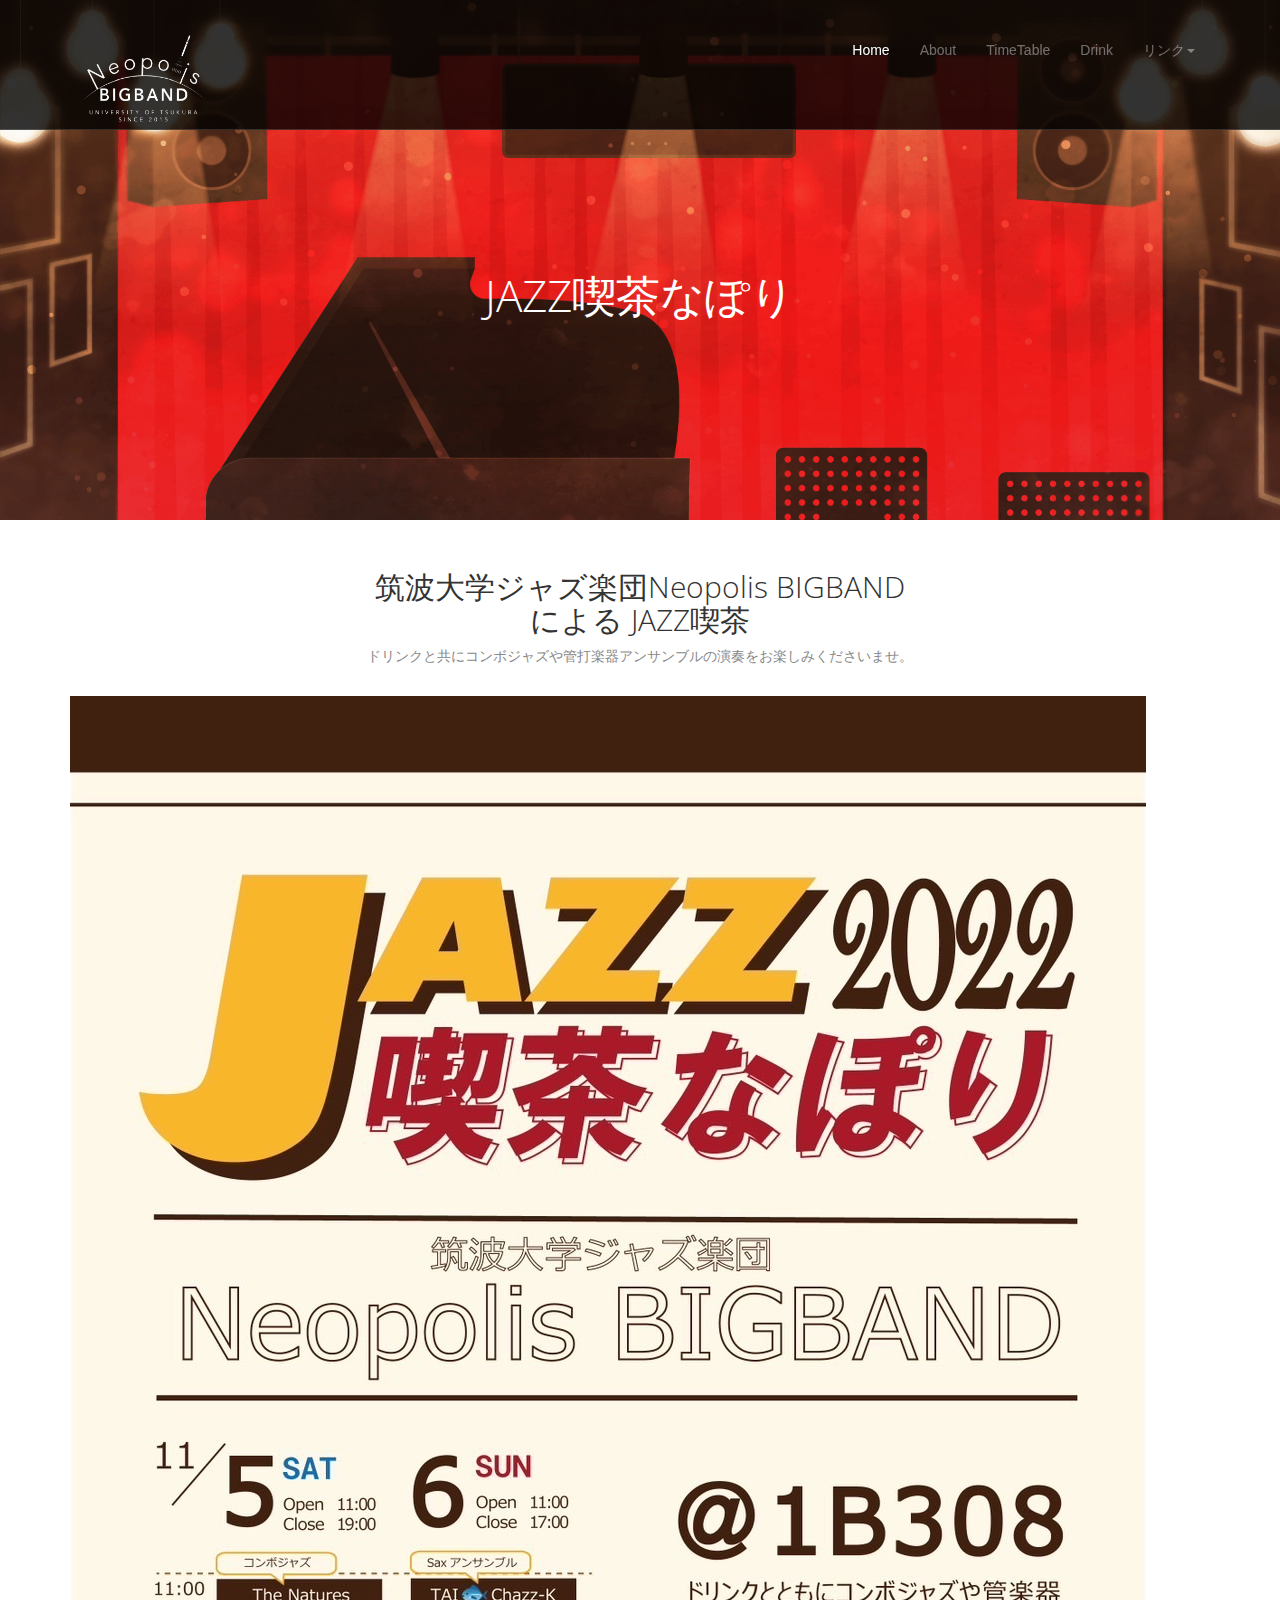
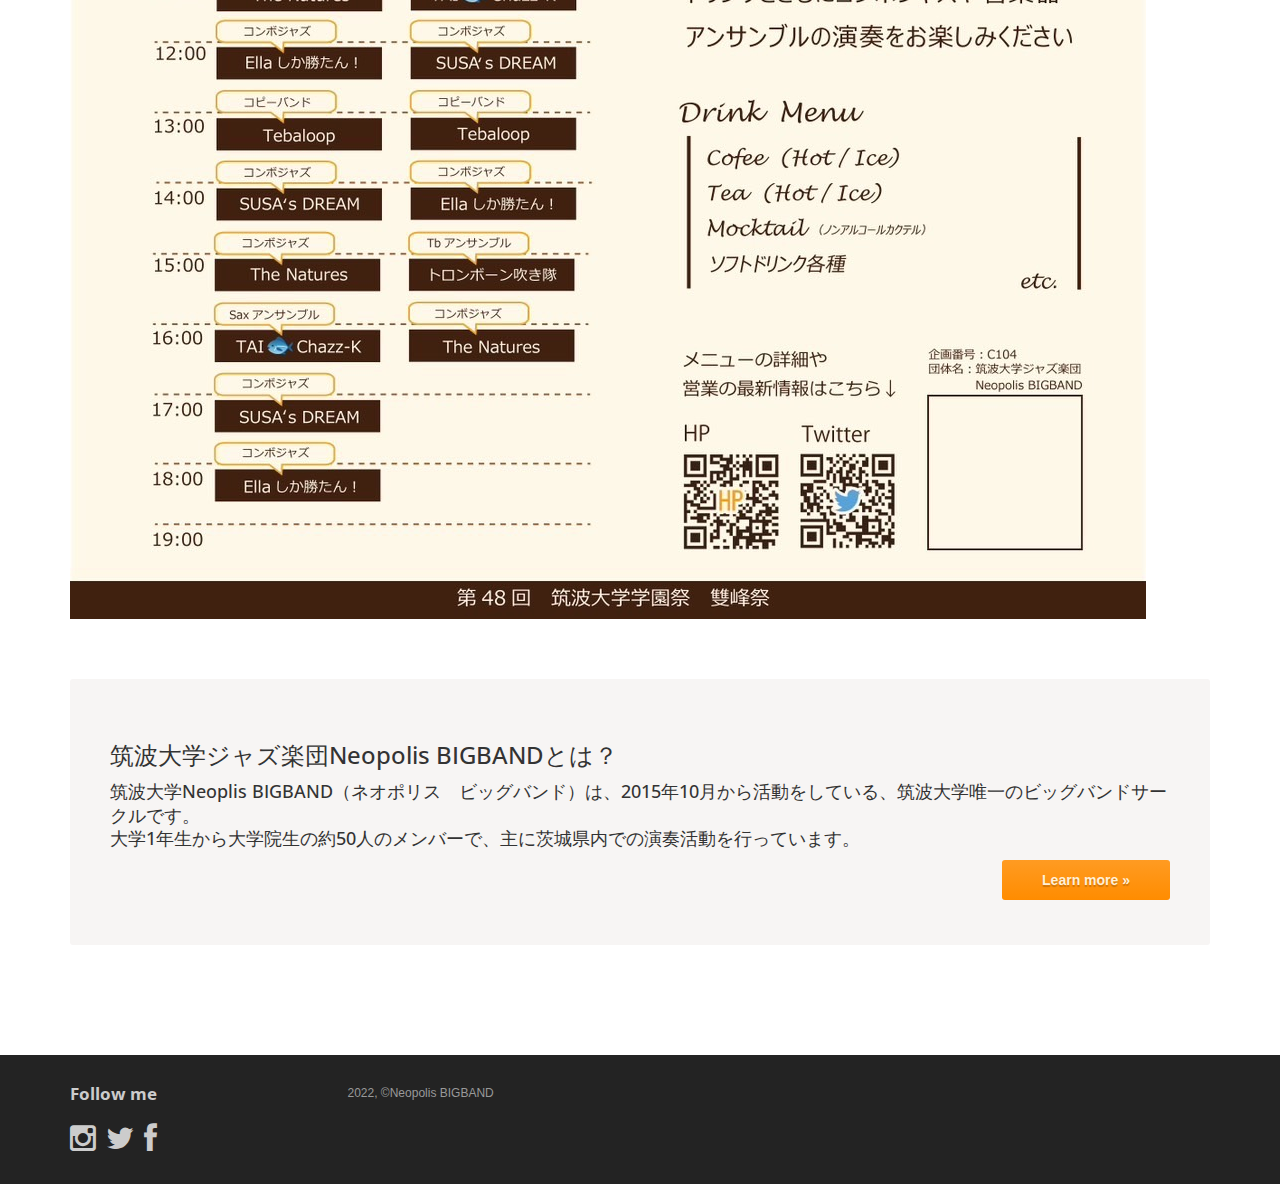
==== index.html @ 0c114110 "Add files via upload" ====
<!DOCTYPE html>
<!-- gitのやり方はhttps://miya-system-works.com/blog/detail/vscode-github/　を参考にしたよ -->
<!-- ファイル名変えたから正しく動くかチェック -->
<html lang="ja">

<head>
	<meta charset="utf-8">
	<meta name="viewport" content="width=device-width, initial-scale=1.0">
	<meta name="description" content="">
	<meta name="author" content="Sergey Pozhilov (GetTemplate.com)">

	<title>NeopolisBIGBAND雙峰祭特設サイト</title>


	<link rel="stylesheet" media="screen" href="http://fonts.googleapis.com/css?family=Open+Sans:300,400,700">
	<link rel="stylesheet" href="assets/css/bootstrap.min.css">
	<link rel="stylesheet" href="assets/css/font-awesome.min.css">

	<!-- Custom styles for our template -->
	<link rel="stylesheet" href="assets/css/bootstrap-theme.css" media="screen">
	<link rel="stylesheet" href="assets/css/main.css">

	<!-- HTML5 shim and Respond.js IE8 support of HTML5 elements and media queries -->
	<!--[if lt IE 9]>
	<script src="assets/js/html5shiv.js"></script>
	<script src="assets/js/respond.min.js"></script>
	<![endif]-->
</head>

<body class="home">
	<!-- Fixed navbar -->
	<div class="navbar navbar-inverse navbar-fixed-top headroom">
		<div class="container">
			<div class="navbar-header">
				<!-- Button for smallest screens -->
				<button type="button" class="navbar-toggle" data-toggle="collapse" data-target=".navbar-collapse"><span
						class="icon-bar"></span> <span class="icon-bar"></span> <span class="icon-bar"></span> </button>
				<a class="navbar-brand" href="index.html"><img src="assets/img/Neopolis_logo.png"
						alt="Progressus HTML5 template" width="150" height="100"></a>
			</div>
			<div class="navbar-collapse collapse">
				<ul class="nav navbar-nav pull-right">
					<li class="active"><a href="#">Home</a></li>
					<li><a href="about.html">About</a></li>
					<li><a href="timetable.html">TimeTable</a></li>
					<li><a href="drink.html">Drink</a></lis>
					<li class="dropdown">
						<a href="#" class="dropdown-toggle" data-toggle="dropdown">リンク<b class="caret"></b></a>
						<ul class="dropdown-menu">
							<li><a href="https://www.stb.tsukuba.ac.jp/~neopolis/">NeopolisBIGBAND常設サイト</a></li>
							<li><a href="https://instagram.com/neopolisbigband?igshid=YmMyMTA2M2Y=">Instagram</a></li>
							<li><a href="https://twitter.com/neopolisbigband">Twitter</a></li>
							<li><a href="https://www.facebook.com/tsukuba.neopolis">Facebook</a></li>
						</ul>
					</li>
				</ul>
			</div>
			<!--/.nav-collapse -->
		</div>
	</div>
	<!-- /.navbar -->

	<!-- Header -->
	<header id="head">
		<div class="container">
			<div class="row">
				<h1 class="lead">JAZZ喫茶なぽり</h1>
			</div>
		</div>
	</header>
	<!-- /Header -->

	<!-- Intro -->

	<div class="container text-center">
		<br>
		<h2 class="thin">筑波大学ジャズ楽団Neopolis BIGBAND<br>
			による JAZZ喫茶</h2>
		<p class="text-muted">
			ドリンクと共にコンボジャズや管打楽器アンサンブルの演奏をお楽しみくださいませ。
		</p>
		<br>
	</div>
	<!-- /Intro-->

	<!-- container -->
	<div class="container">

		<img src="assets/img/flyer.jpg">

		<div class="jumbotron top-space">
			<h3>筑波大学ジャズ楽団Neopolis BIGBANDとは？</h3>
			<h4>筑波大学Neoplis
				BIGBAND（ネオポリス　ビッグバンド）は、2015年10月から活動をしている、筑波大学唯一のビッグバンドサークルです。<br>
				大学1年生から大学院生の約50人のメンバーで、主に茨城県内での演奏活動を行っています。</h4>
			<p class="text-right"><a class="btn btn-primary btn-large"
					href="https://www.stb.tsukuba.ac.jp/~neopolis/profile/">Learn more »</a></p>
		</div>

	</div> <!-- /container -->

	<!-- Social links. @TODO: replace by link/instructions in template -->
	<section id="social">
		<div class="container">
			<div class="wrapper clearfix">
				<!-- AddThis Button BEGIN -->
				<div class="addthis_toolbox addthis_default_style">
					<a class="addthis_button_facebook_like" fb:like:layout="button_count"></a>
					<a class="addthis_button_tweet"></a>
					<a class="addthis_button_linkedin_counter"></a>
					<a class="addthis_button_google_plusone" g:plusone:size="medium"></a>
				</div>
				<!-- AddThis Button END -->
			</div>
		</div>
	</section>
	<!-- /social links -->


	<footer id="footer" class="top-space">

		<div class="footer1">
			<div class="container">
				<div class="row">

					<div class="col-md-3 widget">
						<h3 class="widget-title">Follow me</h3>
						<div class="widget-body">
							<p class="follow-me-icons">
								<a href="https://instagram.com/neopolisbigband?igshid=YmMyMTA2M2Y="><i
										class="fa fa-instagram fa-2"></i></a>
								<a href="https://twitter.com/neopolisbigband"><i class="fa fa-twitter fa-2"></i></a>
								<a href="https://www.facebook.com/tsukuba.neopolis"><i
										class="fa fa-facebook fa-2"></i></a>
							</p>
						</div>

					</div>
					<div>
						2022, &copy;Neopolis BIGBAND
					</div>
				</div>

			</div> <!-- /row of widgets -->
		</div>
		</div>

	</footer>





	<!-- JavaScript libs are placed at the end of the document so the pages load faster -->
	<script src="http://ajax.googleapis.com/ajax/libs/jquery/1.10.2/jquery.min.js"></script>
	<script src="http://netdna.bootstrapcdn.com/bootstrap/3.0.0/js/bootstrap.min.js"></script>
	<script src="assets/js/headroom.min.js"></script>
	<script src="assets/js/jQuery.headroom.min.js"></script>
	<script src="assets/js/template.js"></script>
</body>

</html>
---- assets/css/main.css ----
/* Header */
#head { background:#181015 url( ../img/jazzbar.png) no-repeat; background-size: cover; min-height:520px; text-align: center; padding-top:240px; color:white; font-family:"Open sans", Helvetica, Arial; font-weight:300; }
#head.secondary { height:100px; min-height: 100px; padding-top:0px; }
	#head .lead { font-family:"Open sans", Helvetica, Arial; font-size:44px; margin-bottom:6px; color:white; line-height:1.15em; } 
	#head .tagline { color:rgba(255,255,255,0.75); margin-bottom:25px; }
		#head .tagline a { color:#fff; } 
	#head .btn { margin-bottom:10px;}
	#head .btn-default { text-shadow: none; background:transparent; color:rgba(255,255,255,.5); -webkit-box-shadow:inset 0px 0px 0px 3px rgba(255,255,255,.5); -moz-box-shadow:inset 0px 0px 0px 3px rgba(255,255,255,.5); box-shadow:inset 0px 0px 0px 3px rgba(255,255,255,.5); background: transparent; }
		#head .btn-default:hover,
		#head .btn-default:focus { color:rgba(255,255,255,.8); -webkit-box-shadow:inset 0px 0px 0px 3px rgba(255,255,255,.8); -moz-box-shadow:inset 0px 0px 0px 3px rgba(255,255,255,.8); box-shadow:inset 0px 0px 0px 3px rgba(255,255,255,.8); background: transparent; }
		#head .btn-default:active, 
		#head .btn-default.active { color:#fff; -webkit-box-shadow:inset 0px 0px 0px 3px #fff; -moz-box-shadow:inset 0px 0px 0px 3px #fff; box-shadow:inset 0px 0px 0px 3px #fff; background: transparent; }

@media (max-width: 767px) {
	#head { min-height:420px; padding-top:160px; }
	#head .lead { font-size: 34px; }
}


/* Autohide navbar */
.slideUp { top:-100px; }
.headroom { -webkit-transition: all 0.4s ease-out; -moz-transition: all 0.4s ease-out; -o-transition: all 0.4s ease-out; transition: all 0.4s ease-out; }


/* Highlights (in jumbotron in most cases) */
.highlight { margin-top:40px; }
	.h-caption { text-align: center; } 
	.h-caption i { display:block; font-size: 54px; color:#382526; margin-bottom:36px; }
	.h-caption h4 { color:#382526; font-size: 16px; font-weight: bold; margin-bottom:20px; }
	.h-body { }


/* Typography */
h1, h2, h3, h4, h5, h6 { font-family:"Open sans", Helvetica, Arial; }
h1, .h1, h2, .h2, h3, .h3 { margin-top:30px; } 
blockquote { font-style: italic; font-family: Georgia; color:#999; margin:30px 0 30px; }
label { color: #777; }
.thin { font-weight:300; }
.page-title { margin-top:20px; font-weight:300; }
.text-muted { color:#888; }
.breadcrumb { background:none; padding:0; margin:30px 0 0px 0; }
ul.list-spaces li{ margin-bottom:10px; }

/* Helpers */
.container-full { margin: 0 auto; width: 100%; }
.top-space { margin-top: 60px; }
.top-margin { margin-top:20px; }

img { max-width:100%; }
img.pull-right { margin-left: 10px; }
img.pull-left { margin-right: 10px; }
#map { width:100%; height:280px; }
#social { margin-top:50px; margin-bottom:50px; }
	#social .wrapper { width:340px; margin:0 auto; }

/* Main content block */
.maincontent { }

/* Sidebars */
.sidebar { padding-top:36px; padding-bottom:30px; }
	.sidebar .widget { margin-bottom:20px; }
	.sidebar h1, .sidebar .h1, .sidebar h2, .sidebar .h2, .sidebar h3, .sidebar .h3 { margin-top:20px; } 

/* Footer */
.footer1 { background: #232323; padding: 30px 0 0 0; font-size: 12px; color: #999; }
	.footer1 a { color: #ccc; }
		.footer1 a:hover {color: #fff; }
	.footer1 .widget { margin-bottom:30px; }		
	.footer1 .widget-title { font-size: 17px; font-weight: bold; color: #ccc; margin: 0 0 20px; }
	.footer1 .entry-meta { border-top: 1px solid #ccc; border-bottom: 1px solid #ccc; margin: 0 0 35px 0; padding: 2px 0; color: #888888; font-size: 12px; font-size: 0.75rem; }
		.footer1 .entry-meta a { color: #333333; }
		.footer1 .entry-meta .meta-in { border-top: 1px solid #ccc; border-bottom: 1px solid #ccc; padding: 10px 0; }
	.follow-me-icons { font-size:30px; }		
		.follow-me-icons i { float:left; margin:0 10px 0 0; }		

.footer2 { background: #191919; padding: 15px 0; color: #777; font-size: 12px; }
	.footer2 a { color: #aaa; }
		.footer2 a:hover { color: #fff; }
		.footer2 p { margin: 0; }

	.widget-simplenav { margin-left:-5px; }		
	.widget-simplenav a{ margin:0 5px; }
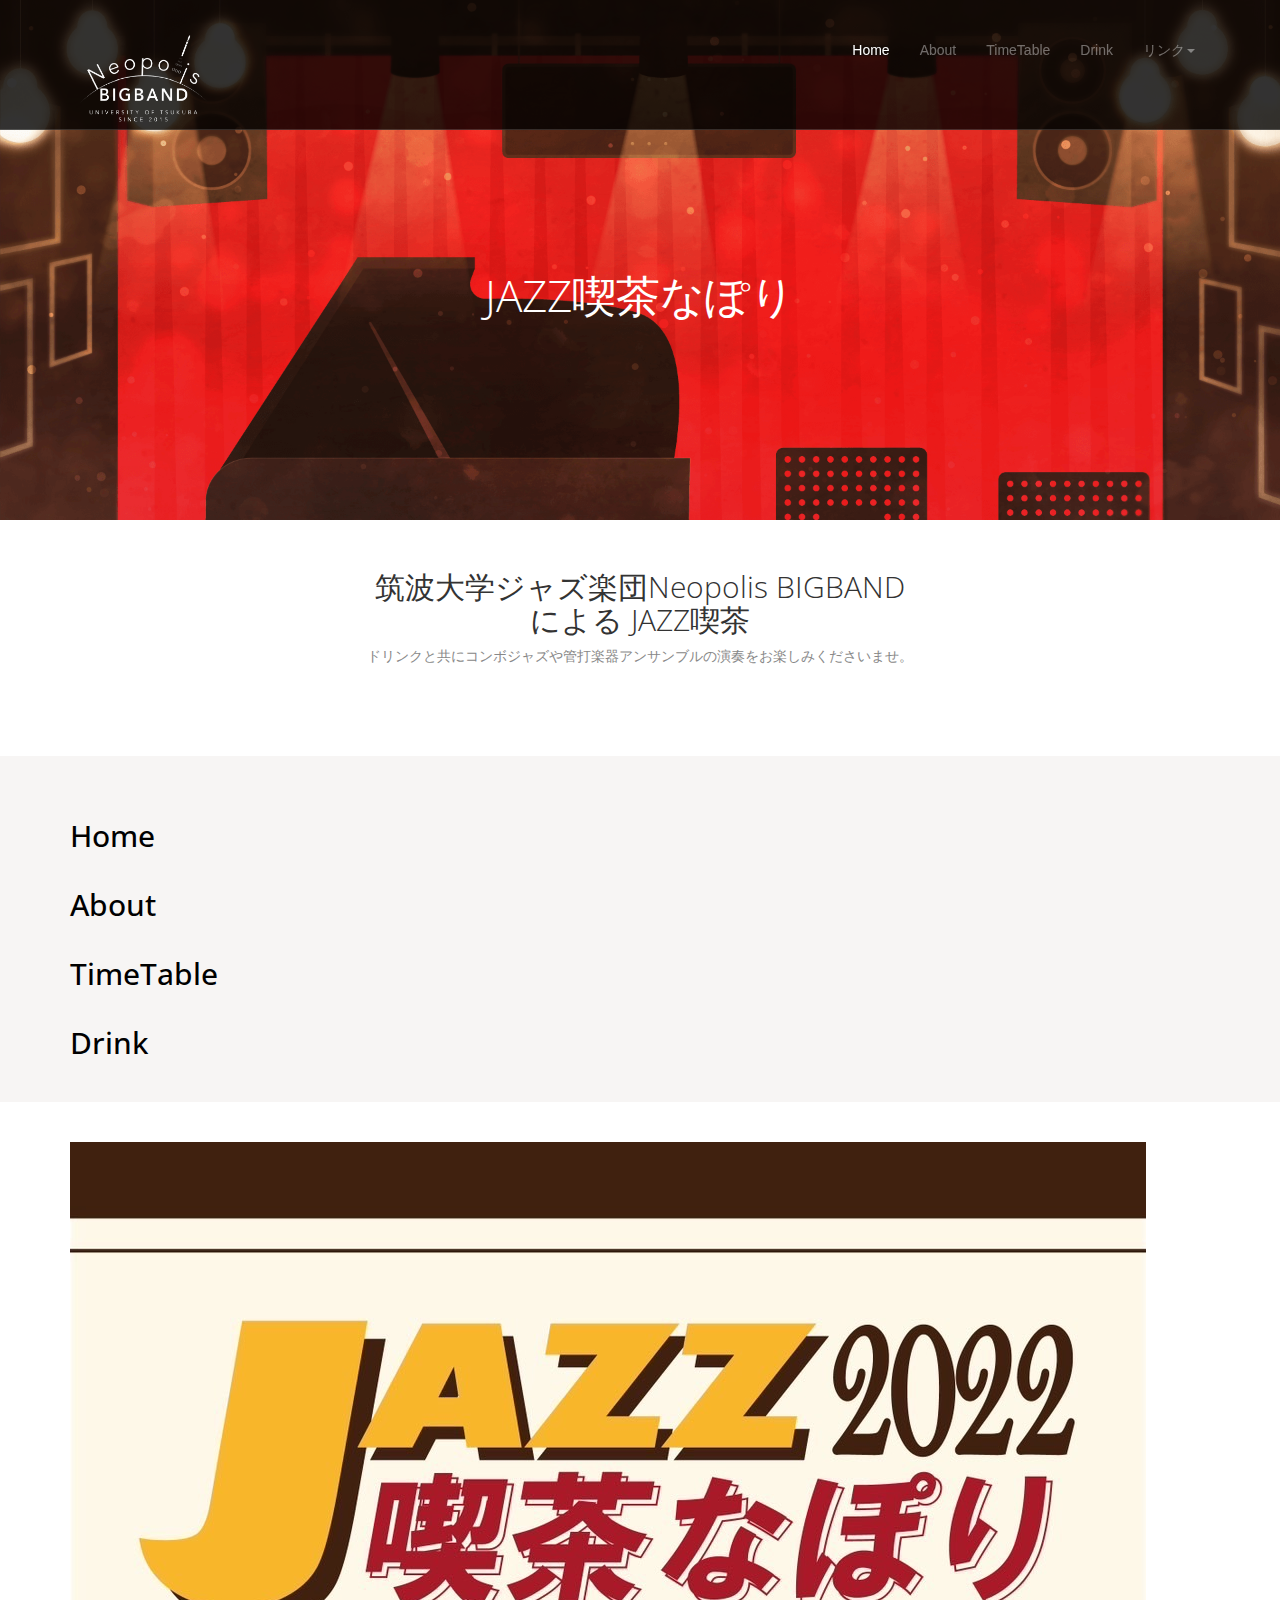
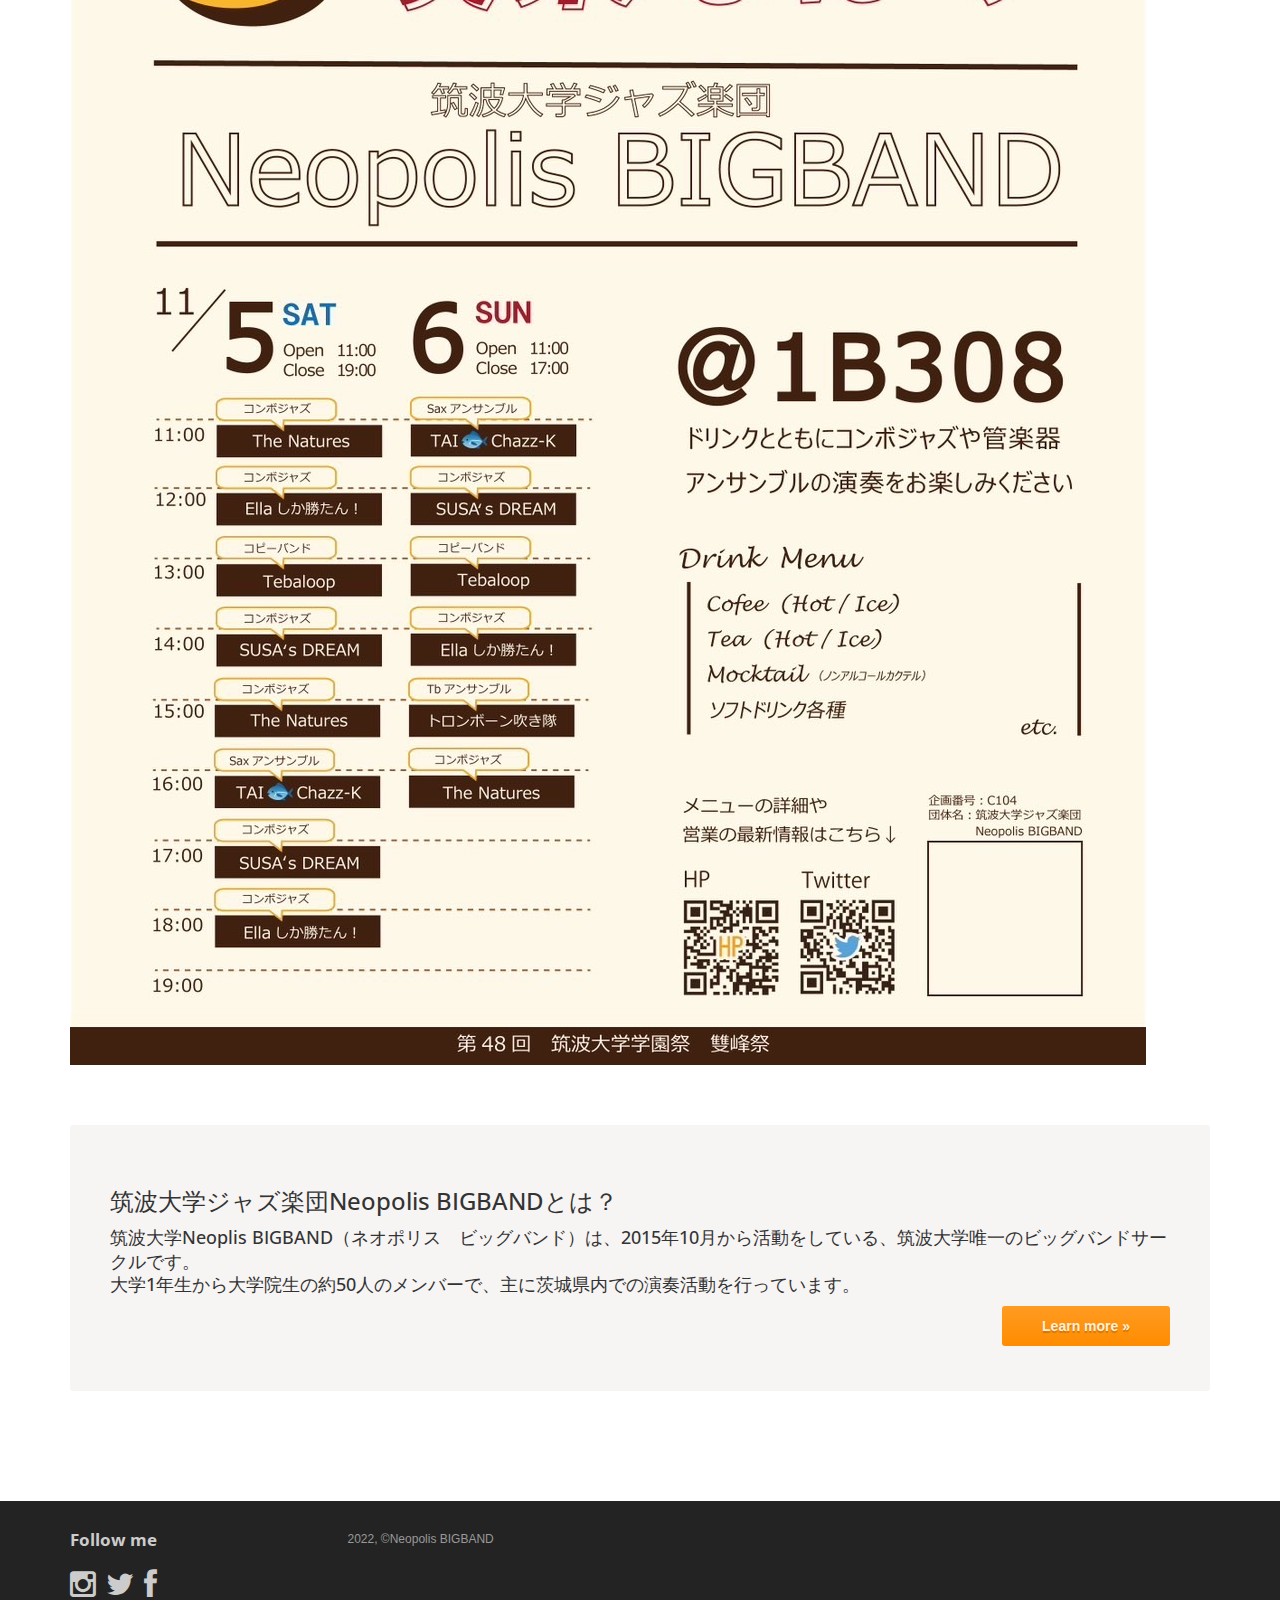
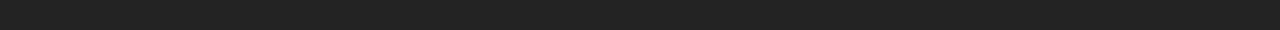
==== commit e5982d09: "Add files via upload" ====
--- a/index.html
+++ b/index.html
@@ -43,7 +43,7 @@
 					<li class="active"><a href="#">Home</a></li>
 					<li><a href="about.html">About</a></li>
 					<li><a href="timetable.html">TimeTable</a></li>
-					<li><a href="drink.html">Drink</a></lis>
+					<li><a href="drink.html">Drink</a></li>
 					<li class="dropdown">
 						<a href="#" class="dropdown-toggle" data-toggle="dropdown">リンク<b class="caret"></b></a>
 						<ul class="dropdown-menu">
@@ -83,8 +83,18 @@
 	</div>
 	<!-- /Intro-->
 
+	<div class="jumbotron top-space">
+		<div class="container">
+			<h2><a href="index.html" style="color:black">Home</a></h2>
+			<h2><a href="about.html" style="color:black">About</a></h2>
+			<h2><a href="timetable.html" style="color:black">TimeTable</a></h2>
+			<h2><a href="drink.html" style="color:black">Drink</a></h2>
+		</div>
+	</div>
+
 	<!-- container -->
 	<div class="container">
+		<br><br>
 
 		<img src="assets/img/flyer.jpg">
 
@@ -96,8 +106,9 @@
 			<p class="text-right"><a class="btn btn-primary btn-large"
 					href="https://www.stb.tsukuba.ac.jp/~neopolis/profile/">Learn more »</a></p>
 		</div>
+	</div> <!-- /container -->
 
-	</div> <!-- /container -->
+
 
 	<!-- Social links. @TODO: replace by link/instructions in template -->
 	<section id="social">
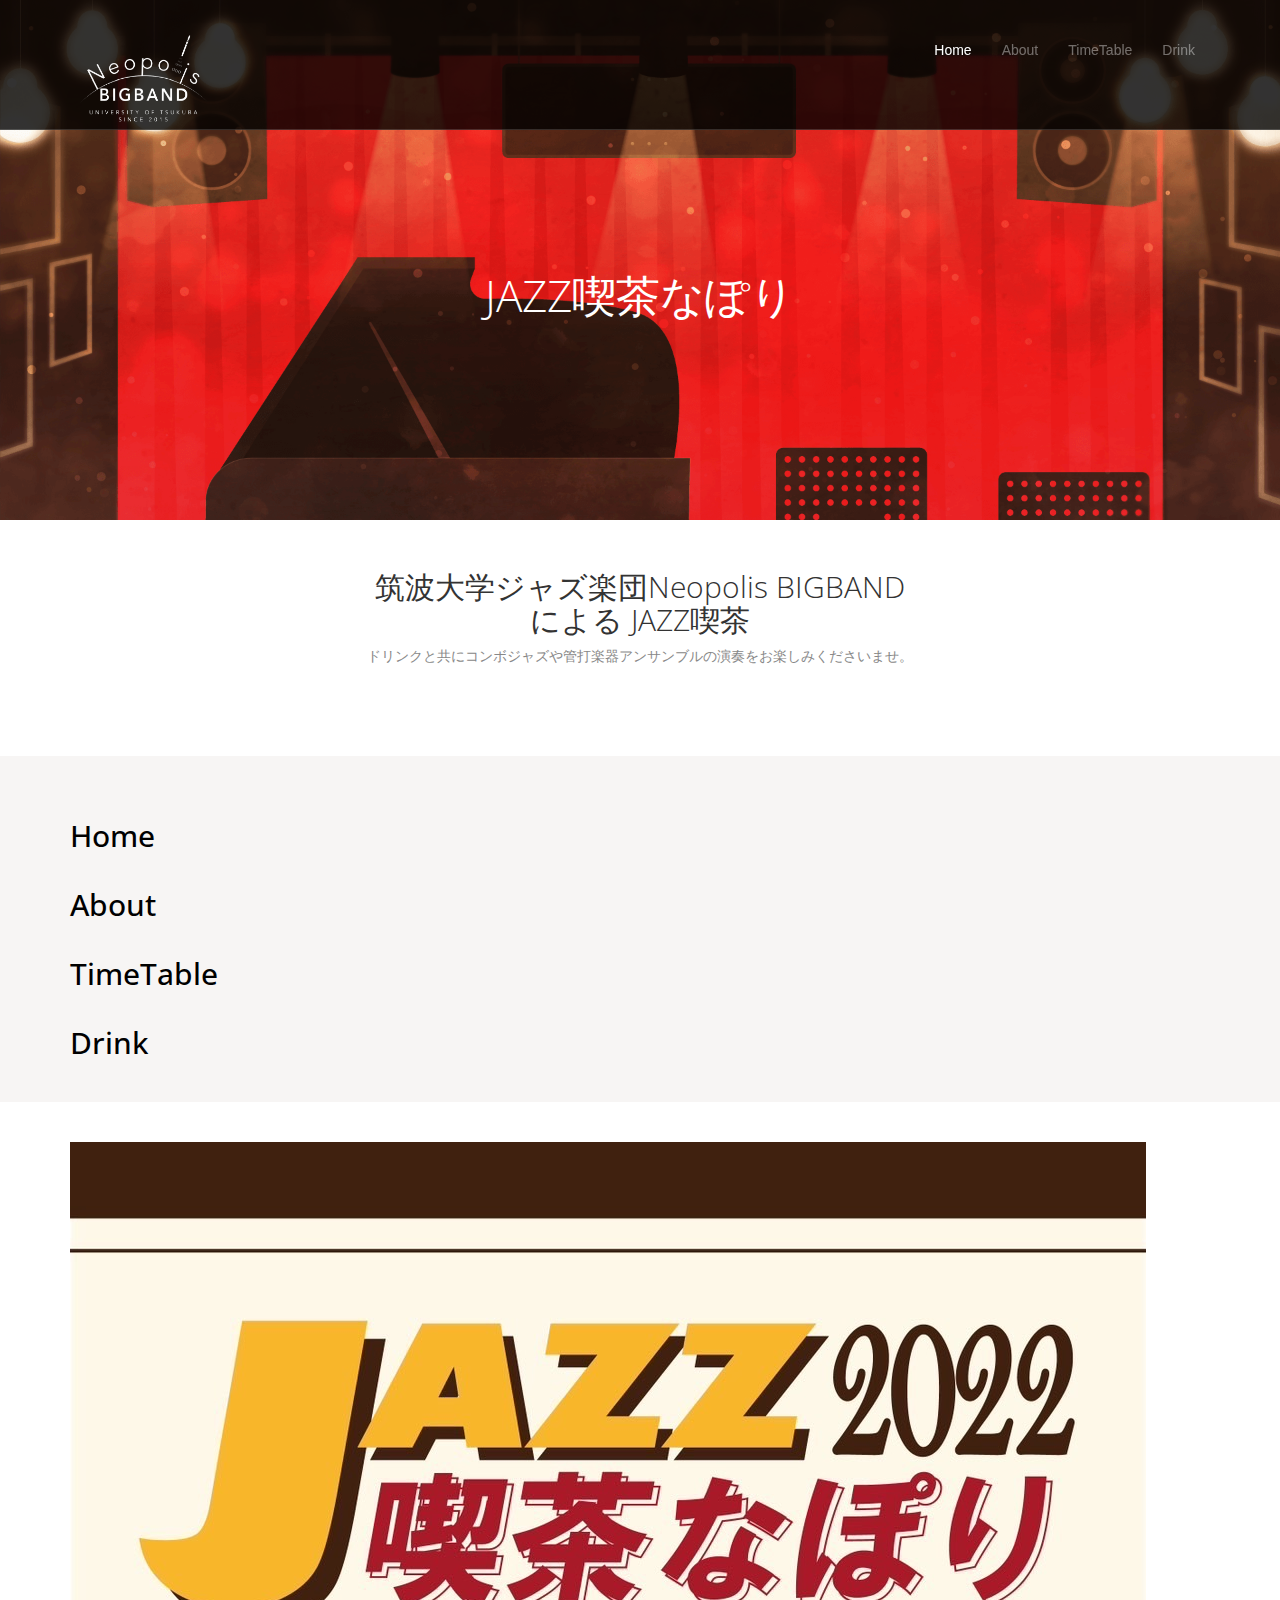
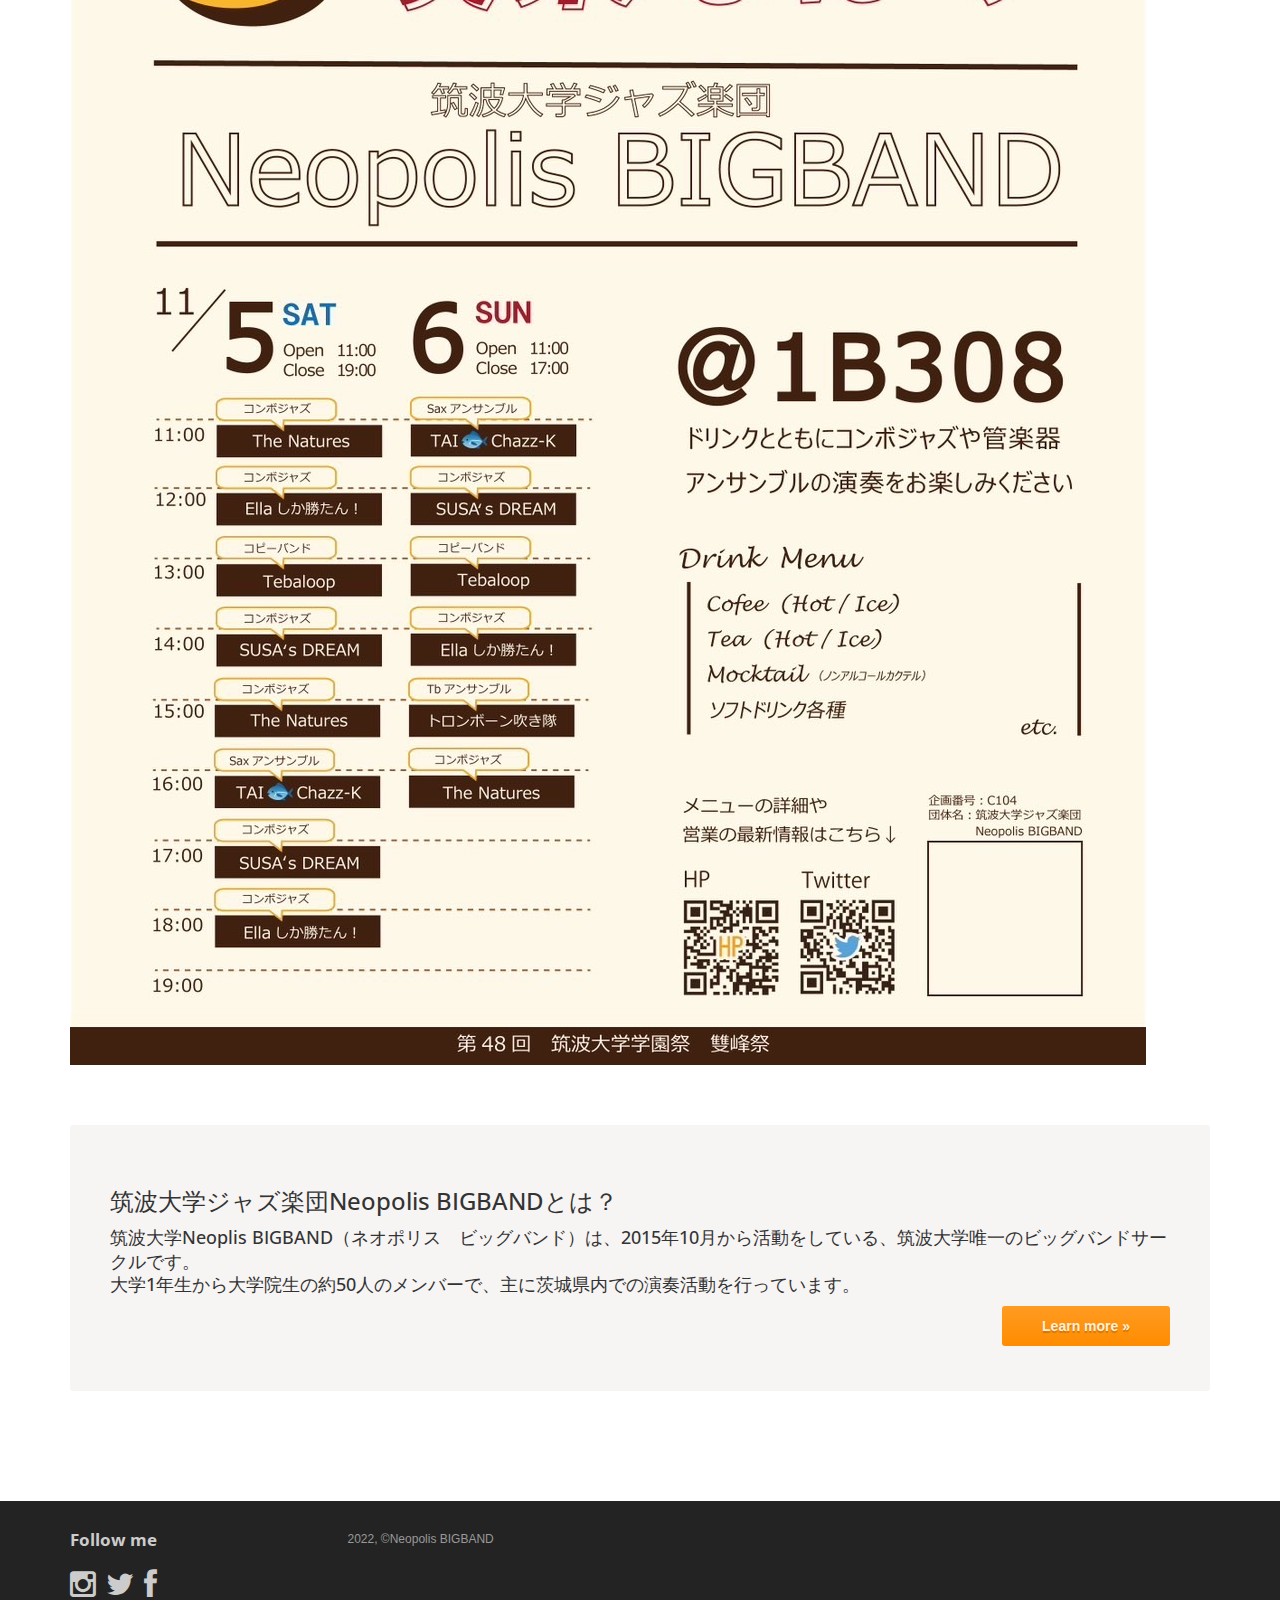
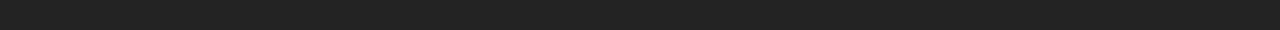
==== commit 39b75487: "メニューバーの変更、ドリンク、タイムテーブルなど" ====
--- a/index.html
+++ b/index.html
@@ -44,15 +44,6 @@
 					<li><a href="about.html">About</a></li>
 					<li><a href="timetable.html">TimeTable</a></li>
 					<li><a href="drink.html">Drink</a></li>
-					<li class="dropdown">
-						<a href="#" class="dropdown-toggle" data-toggle="dropdown">リンク<b class="caret"></b></a>
-						<ul class="dropdown-menu">
-							<li><a href="https://www.stb.tsukuba.ac.jp/~neopolis/">NeopolisBIGBAND常設サイト</a></li>
-							<li><a href="https://instagram.com/neopolisbigband?igshid=YmMyMTA2M2Y=">Instagram</a></li>
-							<li><a href="https://twitter.com/neopolisbigband">Twitter</a></li>
-							<li><a href="https://www.facebook.com/tsukuba.neopolis">Facebook</a></li>
-						</ul>
-					</li>
 				</ul>
 			</div>
 			<!--/.nav-collapse -->
